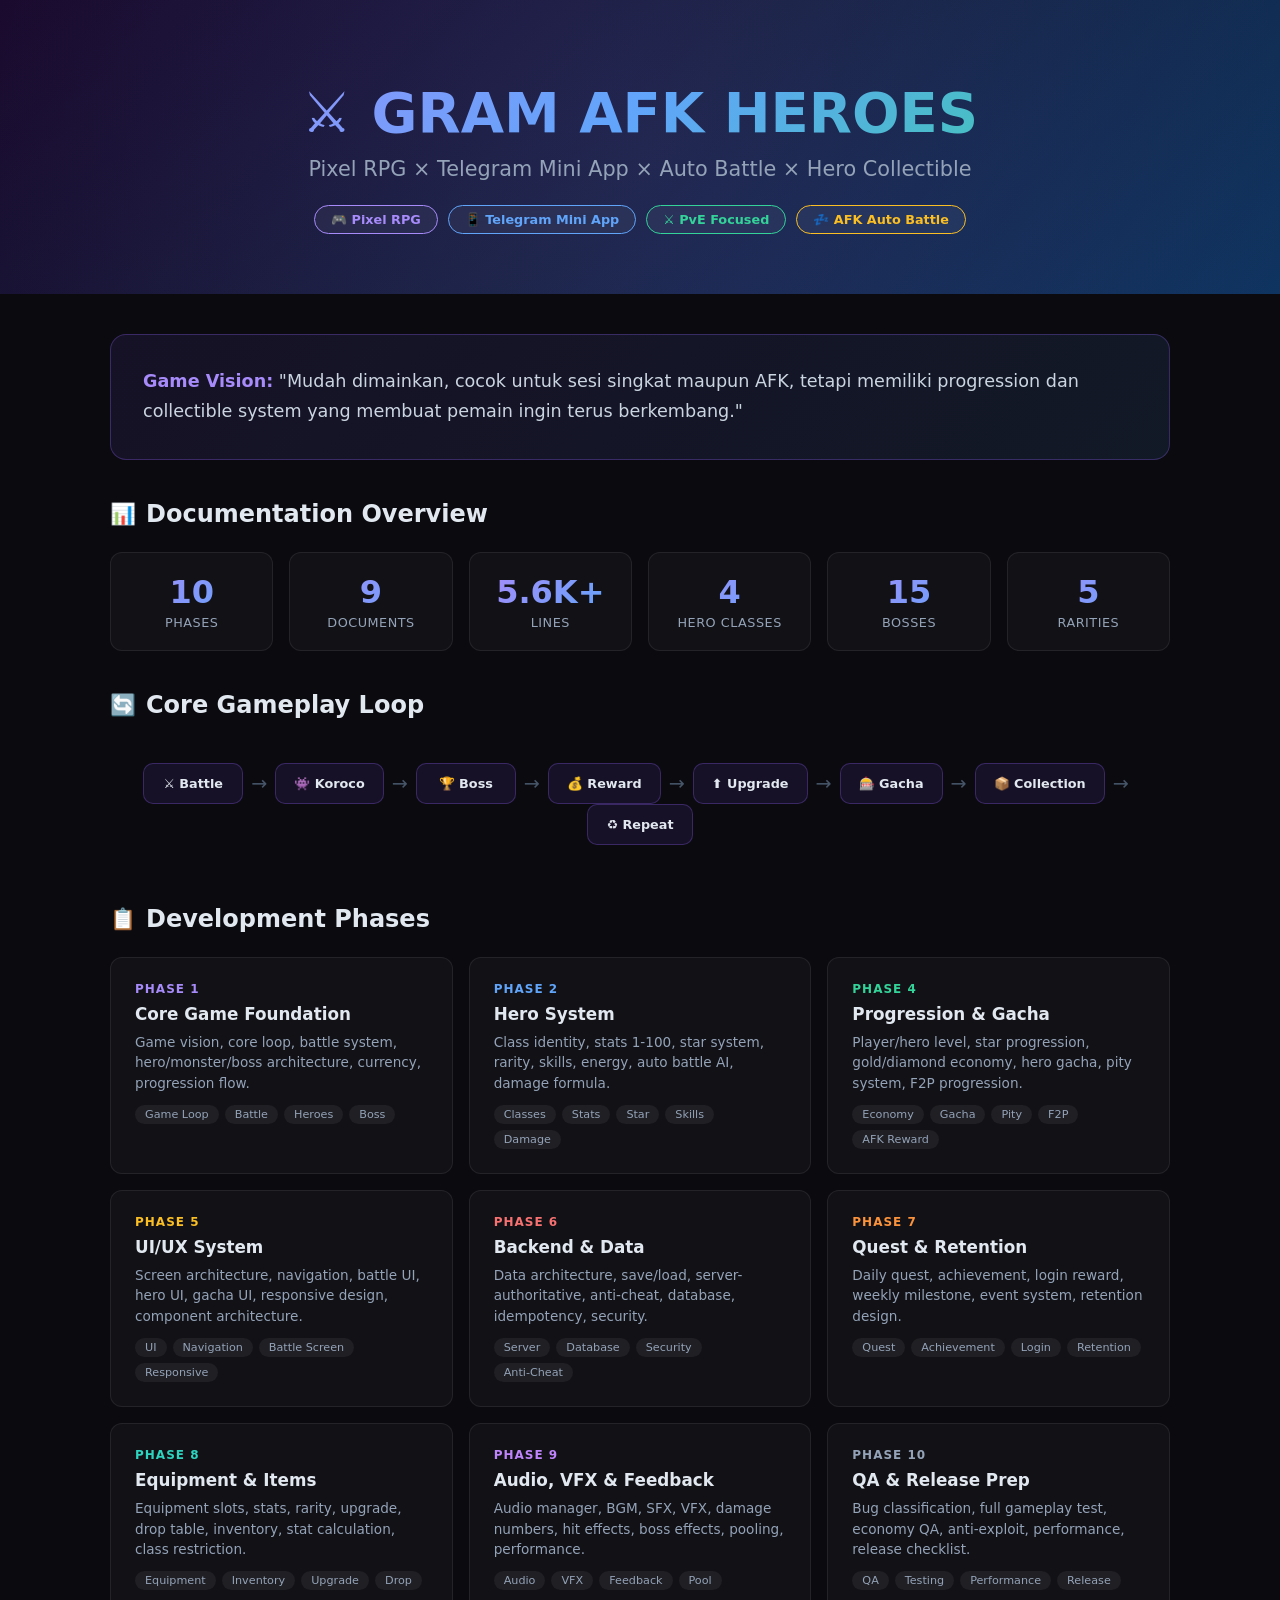
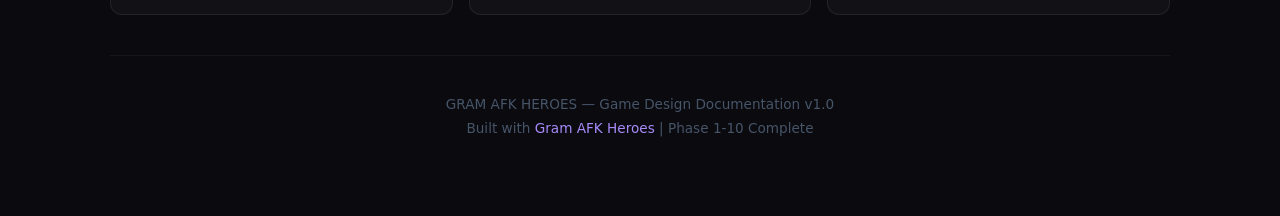
==== docs/index.html @ 6fa06f6a "Add GitHub Pages landing page" ====
<!DOCTYPE html>
<html lang="en">
<head>
  <meta charset="UTF-8">
  <meta name="viewport" content="width=device-width, initial-scale=1.0">
  <title>GRAM AFK HEROES — Game Design Documentation</title>
  <style>
    * { margin: 0; padding: 0; box-sizing: border-box; }
    body { font-family: 'Segoe UI', system-ui, -apple-system, sans-serif; background: #0a0a0f; color: #e0e0e0; min-height: 100vh; }
    
    .hero {
      background: linear-gradient(135deg, #1a0a2e 0%, #16213e 50%, #0f3460 100%);
      padding: 80px 20px 60px;
      text-align: center;
      position: relative;
      overflow: hidden;
    }
    .hero::before {
      content: '';
      position: absolute;
      top: -50%;
      left: -50%;
      width: 200%;
      height: 200%;
      background: radial-gradient(circle, rgba(139,92,246,0.1) 0%, transparent 50%);
      animation: pulse 8s ease-in-out infinite;
    }
    @keyframes pulse {
      0%, 100% { transform: scale(1); }
      50% { transform: scale(1.1); }
    }
    .hero h1 {
      font-size: clamp(2rem, 5vw, 3.5rem);
      font-weight: 800;
      background: linear-gradient(135deg, #a78bfa, #60a5fa, #34d399);
      -webkit-background-clip: text;
      -webkit-text-fill-color: transparent;
      position: relative;
      z-index: 1;
    }
    .hero .subtitle {
      font-size: clamp(1rem, 2.5vw, 1.3rem);
      color: #94a3b8;
      margin-top: 12px;
      position: relative;
      z-index: 1;
    }
    .hero .badges {
      margin-top: 24px;
      display: flex;
      justify-content: center;
      gap: 10px;
      flex-wrap: wrap;
      position: relative;
      z-index: 1;
    }
    .badge {
      padding: 6px 16px;
      border-radius: 20px;
      font-size: 0.8rem;
      font-weight: 600;
      border: 1px solid rgba(255,255,255,0.15);
      background: rgba(255,255,255,0.05);
      backdrop-filter: blur(10px);
    }
    .badge.pixel { border-color: #a78bfa; color: #a78bfa; }
    .badge.tg { border-color: #60a5fa; color: #60a5fa; }
    .badge.pve { border-color: #34d399; color: #34d399; }
    .badge.afk { border-color: #fbbf24; color: #fbbf24; }

    .container { max-width: 1100px; margin: 0 auto; padding: 40px 20px; }

    .section-title {
      font-size: 1.5rem;
      font-weight: 700;
      margin-bottom: 24px;
      color: #e2e8f0;
      display: flex;
      align-items: center;
      gap: 10px;
    }
    .section-title .icon { font-size: 1.3rem; }

    .vision-card {
      background: linear-gradient(135deg, rgba(139,92,246,0.1), rgba(96,165,250,0.1));
      border: 1px solid rgba(139,92,246,0.3);
      border-radius: 16px;
      padding: 32px;
      margin-bottom: 40px;
    }
    .vision-card p {
      font-size: 1.1rem;
      line-height: 1.7;
      color: #cbd5e1;
    }
    .vision-card strong { color: #a78bfa; }

    .stats-grid {
      display: grid;
      grid-template-columns: repeat(auto-fit, minmax(140px, 1fr));
      gap: 16px;
      margin-bottom: 40px;
    }
    .stat-card {
      background: rgba(255,255,255,0.03);
      border: 1px solid rgba(255,255,255,0.08);
      border-radius: 12px;
      padding: 20px 16px;
      text-align: center;
    }
    .stat-card .number {
      font-size: 2rem;
      font-weight: 800;
      background: linear-gradient(135deg, #a78bfa, #60a5fa);
      -webkit-background-clip: text;
      -webkit-text-fill-color: transparent;
    }
    .stat-card .label {
      font-size: 0.8rem;
      color: #94a3b8;
      margin-top: 4px;
      text-transform: uppercase;
      letter-spacing: 0.5px;
    }

    .phases-grid {
      display: grid;
      grid-template-columns: repeat(auto-fit, minmax(320px, 1fr));
      gap: 16px;
      margin-bottom: 40px;
    }
    .phase-card {
      background: rgba(255,255,255,0.03);
      border: 1px solid rgba(255,255,255,0.08);
      border-radius: 12px;
      padding: 24px;
      transition: all 0.3s ease;
      cursor: pointer;
      text-decoration: none;
      color: inherit;
      display: block;
    }
    .phase-card:hover {
      border-color: rgba(139,92,246,0.5);
      transform: translateY(-2px);
      box-shadow: 0 8px 30px rgba(139,92,246,0.15);
    }
    .phase-card .phase-num {
      font-size: 0.75rem;
      font-weight: 700;
      text-transform: uppercase;
      letter-spacing: 1px;
      margin-bottom: 8px;
    }
    .phase-card .phase-num.p1 { color: #a78bfa; }
    .phase-card .phase-num.p2 { color: #60a5fa; }
    .phase-card .phase-num.p4 { color: #34d399; }
    .phase-card .phase-num.p5 { color: #fbbf24; }
    .phase-card .phase-num.p6 { color: #f87171; }
    .phase-card .phase-num.p7 { color: #fb923c; }
    .phase-card .phase-num.p8 { color: #2dd4bf; }
    .phase-card .phase-num.p9 { color: #c084fc; }
    .phase-card .phase-num.p10 { color: #94a3b8; }
    .phase-card h3 {
      font-size: 1.05rem;
      margin-bottom: 8px;
      color: #e2e8f0;
    }
    .phase-card p {
      font-size: 0.85rem;
      color: #94a3b8;
      line-height: 1.5;
    }
    .phase-card .tags {
      margin-top: 12px;
      display: flex;
      flex-wrap: wrap;
      gap: 6px;
    }
    .phase-card .tag {
      font-size: 0.7rem;
      padding: 3px 10px;
      border-radius: 10px;
      background: rgba(255,255,255,0.06);
      color: #94a3b8;
    }

    .flow-section { margin-bottom: 40px; }
    .flow-container {
      display: flex;
      align-items: center;
      gap: 0;
      overflow-x: auto;
      padding: 20px 0;
      justify-content: center;
      flex-wrap: wrap;
    }
    .flow-node {
      background: rgba(139,92,246,0.1);
      border: 1px solid rgba(139,92,246,0.3);
      border-radius: 10px;
      padding: 12px 18px;
      text-align: center;
      min-width: 100px;
      font-size: 0.8rem;
      font-weight: 600;
      color: #e2e8f0;
    }
    .flow-arrow {
      color: #475569;
      font-size: 1.2rem;
      padding: 0 8px;
    }

    .footer {
      text-align: center;
      padding: 40px 20px;
      border-top: 1px solid rgba(255,255,255,0.05);
      color: #475569;
      font-size: 0.85rem;
    }
    .footer a { color: #a78bfa; text-decoration: none; }
  </style>
</head>
<body>

  <div class="hero">
    <h1>⚔️ GRAM AFK HEROES</h1>
    <p class="subtitle">Pixel RPG × Telegram Mini App × Auto Battle × Hero Collectible</p>
    <div class="badges">
      <span class="badge pixel">🎮 Pixel RPG</span>
      <span class="badge tg">📱 Telegram Mini App</span>
      <span class="badge pve">⚔️ PvE Focused</span>
      <span class="badge afk">💤 AFK Auto Battle</span>
    </div>
  </div>

  <div class="container">

    <!-- Vision -->
    <div class="vision-card">
      <p><strong>Game Vision:</strong> "Mudah dimainkan, cocok untuk sesi singkat maupun AFK, tetapi memiliki progression dan collectible system yang membuat pemain ingin terus berkembang."</p>
    </div>

    <!-- Stats -->
    <div class="section-title"><span class="icon">📊</span> Documentation Overview</div>
    <div class="stats-grid">
      <div class="stat-card"><div class="number">10</div><div class="label">Phases</div></div>
      <div class="stat-card"><div class="number">9</div><div class="label">Documents</div></div>
      <div class="stat-card"><div class="number">5.6K+</div><div class="label">Lines</div></div>
      <div class="stat-card"><div class="number">4</div><div class="label">Hero Classes</div></div>
      <div class="stat-card"><div class="number">15</div><div class="label">Bosses</div></div>
      <div class="stat-card"><div class="number">5</div><div class="label">Rarities</div></div>
    </div>

    <!-- Core Loop -->
    <div class="flow-section">
      <div class="section-title"><span class="icon">🔄</span> Core Gameplay Loop</div>
      <div class="flow-container">
        <div class="flow-node">⚔️ Battle</div>
        <span class="flow-arrow">→</span>
        <div class="flow-node">👾 Koroco</div>
        <span class="flow-arrow">→</span>
        <div class="flow-node">🏆 Boss</div>
        <span class="flow-arrow">→</span>
        <div class="flow-node">💰 Reward</div>
        <span class="flow-arrow">→</span>
        <div class="flow-node">⬆️ Upgrade</div>
        <span class="flow-arrow">→</span>
        <div class="flow-node">🎰 Gacha</div>
        <span class="flow-arrow">→</span>
        <div class="flow-node">📦 Collection</div>
        <span class="flow-arrow">→</span>
        <div class="flow-node">♻️ Repeat</div>
      </div>
    </div>

    <!-- Phases -->
    <div class="section-title"><span class="icon">📋</span> Development Phases</div>
    <div class="phases-grid">

      <a class="phase-card" href="../GRAM_AFK_HEROES_CORE_GAME_FOUNDATION.md" target="_blank">
        <div class="phase-num p1">Phase 1</div>
        <h3>Core Game Foundation</h3>
        <p>Game vision, core loop, battle system, hero/monster/boss architecture, currency, progression flow.</p>
        <div class="tags"><span class="tag">Game Loop</span><span class="tag">Battle</span><span class="tag">Heroes</span><span class="tag">Boss</span></div>
      </a>

      <a class="phase-card" href="../GRAM_AFK_HEROES_HERO_SYSTEM_V1.md" target="_blank">
        <div class="phase-num p2">Phase 2</div>
        <h3>Hero System</h3>
        <p>Class identity, stats 1-100, star system, rarity, skills, energy, auto battle AI, damage formula.</p>
        <div class="tags"><span class="tag">Classes</span><span class="tag">Stats</span><span class="tag">Star</span><span class="tag">Skills</span><span class="tag">Damage</span></div>
      </a>

      <a class="phase-card" href="../GRAM_AFK_HEROES_PROGRESSION_GACHA_SYSTEM_V1.md" target="_blank">
        <div class="phase-num p4">Phase 4</div>
        <h3>Progression & Gacha</h3>
        <p>Player/hero level, star progression, gold/diamond economy, hero gacha, pity system, F2P progression.</p>
        <div class="tags"><span class="tag">Economy</span><span class="tag">Gacha</span><span class="tag">Pity</span><span class="tag">F2P</span><span class="tag">AFK Reward</span></div>
      </a>

      <a class="phase-card" href="../GRAM_AFK_HEROES_UI_UX_SYSTEM_V1.md" target="_blank">
        <div class="phase-num p5">Phase 5</div>
        <h3>UI/UX System</h3>
        <p>Screen architecture, navigation, battle UI, hero UI, gacha UI, responsive design, component architecture.</p>
        <div class="tags"><span class="tag">UI</span><span class="tag">Navigation</span><span class="tag">Battle Screen</span><span class="tag">Responsive</span></div>
      </a>

      <a class="phase-card" href="../GRAM_AFK_HEROES_BACKEND_DATA_ARCHITECTURE_V1.md" target="_blank">
        <div class="phase-num p6">Phase 6</div>
        <h3>Backend & Data</h3>
        <p>Data architecture, save/load, server-authoritative, anti-cheat, database, idempotency, security.</p>
        <div class="tags"><span class="tag">Server</span><span class="tag">Database</span><span class="tag">Security</span><span class="tag">Anti-Cheat</span></div>
      </a>

      <a class="phase-card" href="../GRAM_AFK_HEROES_QUEST_RETENTION_SYSTEM_V1.md" target="_blank">
        <div class="phase-num p7">Phase 7</div>
        <h3>Quest & Retention</h3>
        <p>Daily quest, achievement, login reward, weekly milestone, event system, retention design.</p>
        <div class="tags"><span class="tag">Quest</span><span class="tag">Achievement</span><span class="tag">Login</span><span class="tag">Retention</span></div>
      </a>

      <a class="phase-card" href="../GRAM_AFK_HEROES_EQUIPMENT_ITEM_SYSTEM_V1.md" target="_blank">
        <div class="phase-num p8">Phase 8</div>
        <h3>Equipment & Items</h3>
        <p>Equipment slots, stats, rarity, upgrade, drop table, inventory, stat calculation, class restriction.</p>
        <div class="tags"><span class="tag">Equipment</span><span class="tag">Inventory</span><span class="tag">Upgrade</span><span class="tag">Drop</span></div>
      </a>

      <a class="phase-card" href="../GRAM_AFK_HEROES_AUDIO_VFX_FEEDBACK_SYSTEM_V1.md" target="_blank">
        <div class="phase-num p9">Phase 9</div>
        <h3>Audio, VFX & Feedback</h3>
        <p>Audio manager, BGM, SFX, VFX, damage numbers, hit effects, boss effects, pooling, performance.</p>
        <div class="tags"><span class="tag">Audio</span><span class="tag">VFX</span><span class="tag">Feedback</span><span class="tag">Pool</span></div>
      </a>

      <a class="phase-card" href="../GRAM_AFK_HEROES_QA_POLISH_RELEASE_V1.md" target="_blank">
        <div class="phase-num p10">Phase 10</div>
        <h3>QA & Release Prep</h3>
        <p>Bug classification, full gameplay test, economy QA, anti-exploit, performance, release checklist.</p>
        <div class="tags"><span class="tag">QA</span><span class="tag">Testing</span><span class="tag">Performance</span><span class="tag">Release</span></div>
      </a>

    </div>

    <!-- Footer -->
    <div class="footer">
      <p>GRAM AFK HEROES — Game Design Documentation v1.0</p>
      <p style="margin-top: 8px;">Built with <a href="https://github.com/RGKUN/GRAM-HERO">Gram AFK Heroes</a> | Phase 1-10 Complete</p>
    </div>

  </div>

</body>
</html>
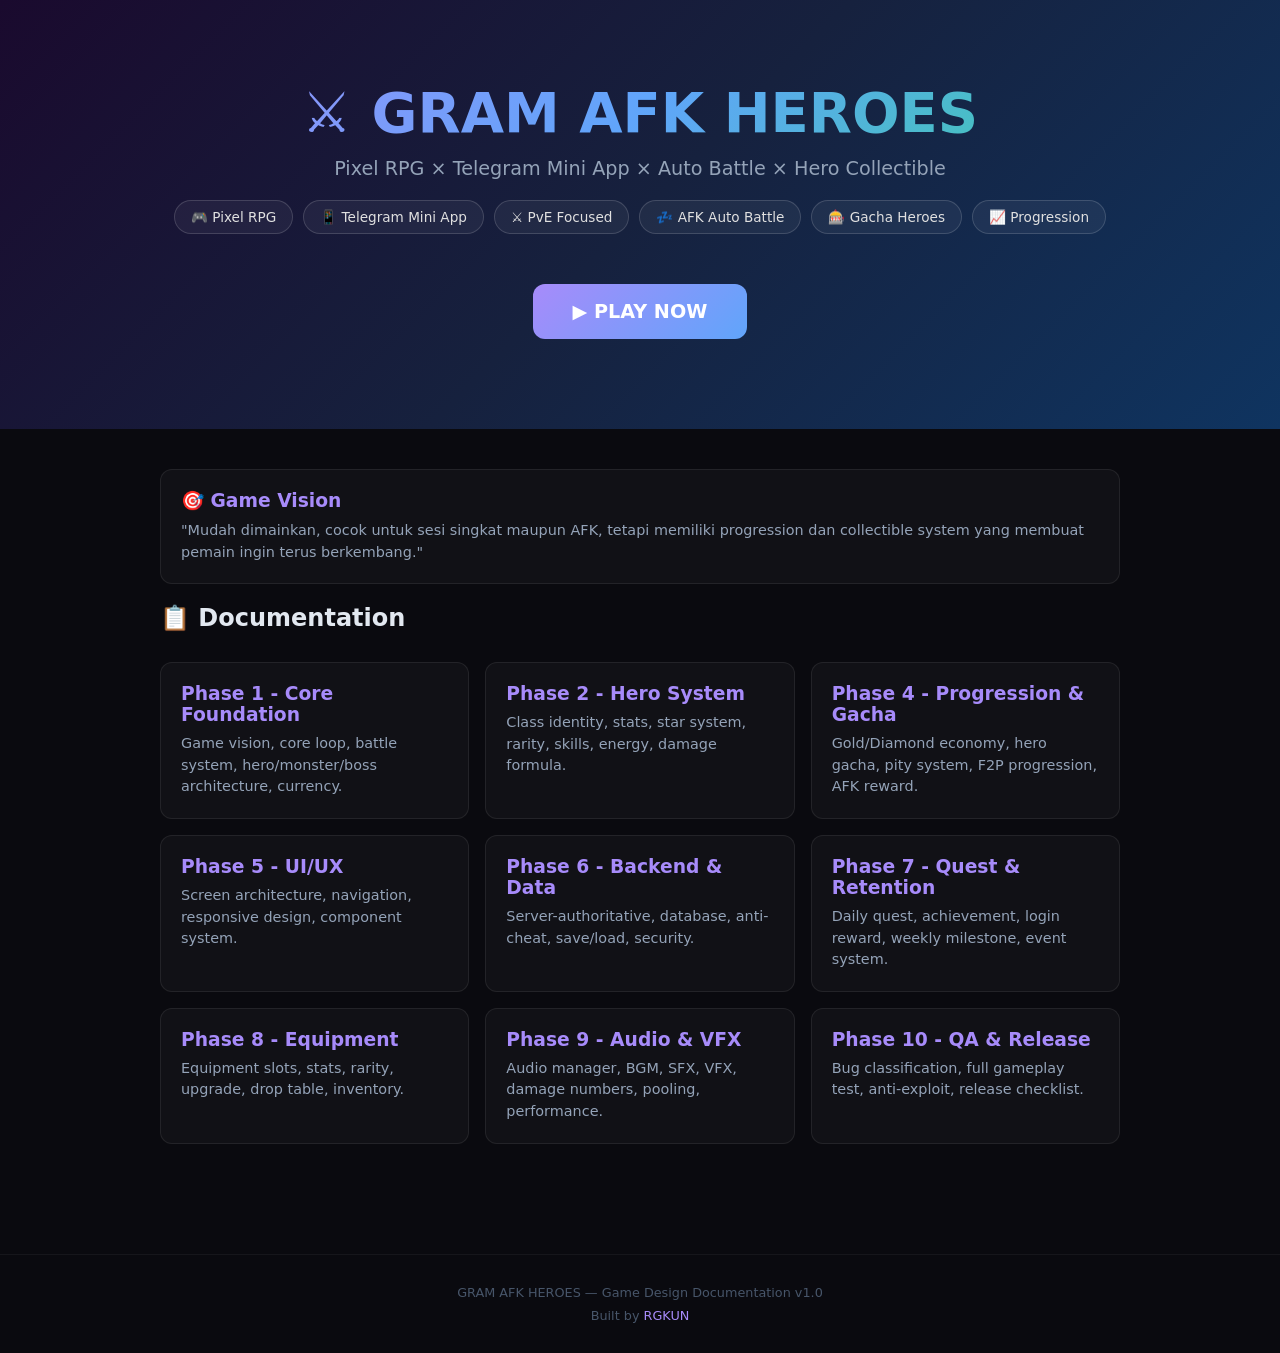
==== commit 579aed5d: "Add playable game - Battle, Gacha, Heroes, Quests, Equipment placeholder" ====
--- a/docs/index.html
+++ b/docs/index.html
@@ -3,354 +3,61 @@
 <head>
   <meta charset="UTF-8">
   <meta name="viewport" content="width=device-width, initial-scale=1.0">
-  <title>GRAM AFK HEROES — Game Design Documentation</title>
+  <title>GRAM AFK HEROES</title>
   <style>
-    * { margin: 0; padding: 0; box-sizing: border-box; }
-    body { font-family: 'Segoe UI', system-ui, -apple-system, sans-serif; background: #0a0a0f; color: #e0e0e0; min-height: 100vh; }
-    
-    .hero {
-      background: linear-gradient(135deg, #1a0a2e 0%, #16213e 50%, #0f3460 100%);
-      padding: 80px 20px 60px;
-      text-align: center;
-      position: relative;
-      overflow: hidden;
-    }
-    .hero::before {
-      content: '';
-      position: absolute;
-      top: -50%;
-      left: -50%;
-      width: 200%;
-      height: 200%;
-      background: radial-gradient(circle, rgba(139,92,246,0.1) 0%, transparent 50%);
-      animation: pulse 8s ease-in-out infinite;
-    }
-    @keyframes pulse {
-      0%, 100% { transform: scale(1); }
-      50% { transform: scale(1.1); }
-    }
-    .hero h1 {
-      font-size: clamp(2rem, 5vw, 3.5rem);
-      font-weight: 800;
-      background: linear-gradient(135deg, #a78bfa, #60a5fa, #34d399);
-      -webkit-background-clip: text;
-      -webkit-text-fill-color: transparent;
-      position: relative;
-      z-index: 1;
-    }
-    .hero .subtitle {
-      font-size: clamp(1rem, 2.5vw, 1.3rem);
-      color: #94a3b8;
-      margin-top: 12px;
-      position: relative;
-      z-index: 1;
-    }
-    .hero .badges {
-      margin-top: 24px;
-      display: flex;
-      justify-content: center;
-      gap: 10px;
-      flex-wrap: wrap;
-      position: relative;
-      z-index: 1;
-    }
-    .badge {
-      padding: 6px 16px;
-      border-radius: 20px;
-      font-size: 0.8rem;
-      font-weight: 600;
-      border: 1px solid rgba(255,255,255,0.15);
-      background: rgba(255,255,255,0.05);
-      backdrop-filter: blur(10px);
-    }
-    .badge.pixel { border-color: #a78bfa; color: #a78bfa; }
-    .badge.tg { border-color: #60a5fa; color: #60a5fa; }
-    .badge.pve { border-color: #34d399; color: #34d399; }
-    .badge.afk { border-color: #fbbf24; color: #fbbf24; }
-
-    .container { max-width: 1100px; margin: 0 auto; padding: 40px 20px; }
-
-    .section-title {
-      font-size: 1.5rem;
-      font-weight: 700;
-      margin-bottom: 24px;
-      color: #e2e8f0;
-      display: flex;
-      align-items: center;
-      gap: 10px;
-    }
-    .section-title .icon { font-size: 1.3rem; }
-
-    .vision-card {
-      background: linear-gradient(135deg, rgba(139,92,246,0.1), rgba(96,165,250,0.1));
-      border: 1px solid rgba(139,92,246,0.3);
-      border-radius: 16px;
-      padding: 32px;
-      margin-bottom: 40px;
-    }
-    .vision-card p {
-      font-size: 1.1rem;
-      line-height: 1.7;
-      color: #cbd5e1;
-    }
-    .vision-card strong { color: #a78bfa; }
-
-    .stats-grid {
-      display: grid;
-      grid-template-columns: repeat(auto-fit, minmax(140px, 1fr));
-      gap: 16px;
-      margin-bottom: 40px;
-    }
-    .stat-card {
-      background: rgba(255,255,255,0.03);
-      border: 1px solid rgba(255,255,255,0.08);
-      border-radius: 12px;
-      padding: 20px 16px;
-      text-align: center;
-    }
-    .stat-card .number {
-      font-size: 2rem;
-      font-weight: 800;
-      background: linear-gradient(135deg, #a78bfa, #60a5fa);
-      -webkit-background-clip: text;
-      -webkit-text-fill-color: transparent;
-    }
-    .stat-card .label {
-      font-size: 0.8rem;
-      color: #94a3b8;
-      margin-top: 4px;
-      text-transform: uppercase;
-      letter-spacing: 0.5px;
-    }
-
-    .phases-grid {
-      display: grid;
-      grid-template-columns: repeat(auto-fit, minmax(320px, 1fr));
-      gap: 16px;
-      margin-bottom: 40px;
-    }
-    .phase-card {
-      background: rgba(255,255,255,0.03);
-      border: 1px solid rgba(255,255,255,0.08);
-      border-radius: 12px;
-      padding: 24px;
-      transition: all 0.3s ease;
-      cursor: pointer;
-      text-decoration: none;
-      color: inherit;
-      display: block;
-    }
-    .phase-card:hover {
-      border-color: rgba(139,92,246,0.5);
-      transform: translateY(-2px);
-      box-shadow: 0 8px 30px rgba(139,92,246,0.15);
-    }
-    .phase-card .phase-num {
-      font-size: 0.75rem;
-      font-weight: 700;
-      text-transform: uppercase;
-      letter-spacing: 1px;
-      margin-bottom: 8px;
-    }
-    .phase-card .phase-num.p1 { color: #a78bfa; }
-    .phase-card .phase-num.p2 { color: #60a5fa; }
-    .phase-card .phase-num.p4 { color: #34d399; }
-    .phase-card .phase-num.p5 { color: #fbbf24; }
-    .phase-card .phase-num.p6 { color: #f87171; }
-    .phase-card .phase-num.p7 { color: #fb923c; }
-    .phase-card .phase-num.p8 { color: #2dd4bf; }
-    .phase-card .phase-num.p9 { color: #c084fc; }
-    .phase-card .phase-num.p10 { color: #94a3b8; }
-    .phase-card h3 {
-      font-size: 1.05rem;
-      margin-bottom: 8px;
-      color: #e2e8f0;
-    }
-    .phase-card p {
-      font-size: 0.85rem;
-      color: #94a3b8;
-      line-height: 1.5;
-    }
-    .phase-card .tags {
-      margin-top: 12px;
-      display: flex;
-      flex-wrap: wrap;
-      gap: 6px;
-    }
-    .phase-card .tag {
-      font-size: 0.7rem;
-      padding: 3px 10px;
-      border-radius: 10px;
-      background: rgba(255,255,255,0.06);
-      color: #94a3b8;
-    }
-
-    .flow-section { margin-bottom: 40px; }
-    .flow-container {
-      display: flex;
-      align-items: center;
-      gap: 0;
-      overflow-x: auto;
-      padding: 20px 0;
-      justify-content: center;
-      flex-wrap: wrap;
-    }
-    .flow-node {
-      background: rgba(139,92,246,0.1);
-      border: 1px solid rgba(139,92,246,0.3);
-      border-radius: 10px;
-      padding: 12px 18px;
-      text-align: center;
-      min-width: 100px;
-      font-size: 0.8rem;
-      font-weight: 600;
-      color: #e2e8f0;
-    }
-    .flow-arrow {
-      color: #475569;
-      font-size: 1.2rem;
-      padding: 0 8px;
-    }
-
-    .footer {
-      text-align: center;
-      padding: 40px 20px;
-      border-top: 1px solid rgba(255,255,255,0.05);
-      color: #475569;
-      font-size: 0.85rem;
-    }
-    .footer a { color: #a78bfa; text-decoration: none; }
+    *{margin:0;padding:0;box-sizing:border-box}
+    body{font-family:'Segoe UI',system-ui,sans-serif;background:#0a0a0f;color:#e0e0e0;min-height:100vh}
+    .hero{background:linear-gradient(135deg,#1a0a2e,#16213e,#0f3460);padding:80px 20px 60px;text-align:center}
+    .hero h1{font-size:clamp(2rem,5vw,3.5rem);font-weight:800;background:linear-gradient(135deg,#a78bfa,#60a5fa,#34d399);-webkit-background-clip:text;-webkit-text-fill-color:transparent}
+    .hero .sub{font-size:1.2rem;color:#94a3b8;margin-top:12px}
+    .container{max-width:1000px;margin:0 auto;padding:40px 20px}
+    .play-btn{display:inline-block;margin:30px 0;padding:16px 40px;background:linear-gradient(135deg,#a78bfa,#60a5fa);color:#fff;font-size:1.2rem;font-weight:700;border-radius:12px;text-decoration:none;transition:transform .2s}
+    .play-btn:hover{transform:scale(1.05)}
+    .grid{display:grid;grid-template-columns:repeat(auto-fit,minmax(280px,1fr));gap:16px;margin:30px 0}
+    .card{background:rgba(255,255,255,.03);border:1px solid rgba(255,255,255,.08);border-radius:12px;padding:20px}
+    .card h3{color:#a78bfa;margin-bottom:8px}
+    .card p{color:#94a3b8;font-size:.9rem;line-height:1.5}
+    .features{display:flex;flex-wrap:wrap;gap:10px;justify-content:center;margin:20px 0}
+    .feat{padding:8px 16px;border-radius:20px;font-size:.85rem;border:1px solid rgba(255,255,255,.15);background:rgba(255,255,255,.05)}
+    .footer{text-align:center;padding:30px;color:#475569;font-size:.8rem;border-top:1px solid rgba(255,255,255,.05);margin-top:40px}
+    .footer a{color:#a78bfa;text-decoration:none}
   </style>
 </head>
 <body>
-
   <div class="hero">
     <h1>⚔️ GRAM AFK HEROES</h1>
-    <p class="subtitle">Pixel RPG × Telegram Mini App × Auto Battle × Hero Collectible</p>
-    <div class="badges">
-      <span class="badge pixel">🎮 Pixel RPG</span>
-      <span class="badge tg">📱 Telegram Mini App</span>
-      <span class="badge pve">⚔️ PvE Focused</span>
-      <span class="badge afk">💤 AFK Auto Battle</span>
+    <p class="sub">Pixel RPG × Telegram Mini App × Auto Battle × Hero Collectible</p>
+    <div class="features">
+      <span class="feat">🎮 Pixel RPG</span>
+      <span class="feat">📱 Telegram Mini App</span>
+      <span class="feat">⚔️ PvE Focused</span>
+      <span class="feat">💤 AFK Auto Battle</span>
+      <span class="feat">🎰 Gacha Heroes</span>
+      <span class="feat">📈 Progression</span>
+    </div>
+    <a href="game/" class="play-btn">▶ PLAY NOW</a>
+  </div>
+  <div class="container">
+    <div class="card">
+      <h3>🎯 Game Vision</h3>
+      <p>"Mudah dimainkan, cocok untuk sesi singkat maupun AFK, tetapi memiliki progression dan collectible system yang membuat pemain ingin terus berkembang."</p>
+    </div>
+    <h2 style="color:#e2e8f0;margin:20px 0 10px">📋 Documentation</h2>
+    <div class="grid">
+      <div class="card"><h3>Phase 1 - Core Foundation</h3><p>Game vision, core loop, battle system, hero/monster/boss architecture, currency.</p></div>
+      <div class="card"><h3>Phase 2 - Hero System</h3><p>Class identity, stats, star system, rarity, skills, energy, damage formula.</p></div>
+      <div class="card"><h3>Phase 4 - Progression & Gacha</h3><p>Gold/Diamond economy, hero gacha, pity system, F2P progression, AFK reward.</p></div>
+      <div class="card"><h3>Phase 5 - UI/UX</h3><p>Screen architecture, navigation, responsive design, component system.</p></div>
+      <div class="card"><h3>Phase 6 - Backend & Data</h3><p>Server-authoritative, database, anti-cheat, save/load, security.</p></div>
+      <div class="card"><h3>Phase 7 - Quest & Retention</h3><p>Daily quest, achievement, login reward, weekly milestone, event system.</p></div>
+      <div class="card"><h3>Phase 8 - Equipment</h3><p>Equipment slots, stats, rarity, upgrade, drop table, inventory.</p></div>
+      <div class="card"><h3>Phase 9 - Audio & VFX</h3><p>Audio manager, BGM, SFX, VFX, damage numbers, pooling, performance.</p></div>
+      <div class="card"><h3>Phase 10 - QA & Release</h3><p>Bug classification, full gameplay test, anti-exploit, release checklist.</p></div>
     </div>
   </div>
-
-  <div class="container">
-
-    <!-- Vision -->
-    <div class="vision-card">
-      <p><strong>Game Vision:</strong> "Mudah dimainkan, cocok untuk sesi singkat maupun AFK, tetapi memiliki progression dan collectible system yang membuat pemain ingin terus berkembang."</p>
-    </div>
-
-    <!-- Stats -->
-    <div class="section-title"><span class="icon">📊</span> Documentation Overview</div>
-    <div class="stats-grid">
-      <div class="stat-card"><div class="number">10</div><div class="label">Phases</div></div>
-      <div class="stat-card"><div class="number">9</div><div class="label">Documents</div></div>
-      <div class="stat-card"><div class="number">5.6K+</div><div class="label">Lines</div></div>
-      <div class="stat-card"><div class="number">4</div><div class="label">Hero Classes</div></div>
-      <div class="stat-card"><div class="number">15</div><div class="label">Bosses</div></div>
-      <div class="stat-card"><div class="number">5</div><div class="label">Rarities</div></div>
-    </div>
-
-    <!-- Core Loop -->
-    <div class="flow-section">
-      <div class="section-title"><span class="icon">🔄</span> Core Gameplay Loop</div>
-      <div class="flow-container">
-        <div class="flow-node">⚔️ Battle</div>
-        <span class="flow-arrow">→</span>
-        <div class="flow-node">👾 Koroco</div>
-        <span class="flow-arrow">→</span>
-        <div class="flow-node">🏆 Boss</div>
-        <span class="flow-arrow">→</span>
-        <div class="flow-node">💰 Reward</div>
-        <span class="flow-arrow">→</span>
-        <div class="flow-node">⬆️ Upgrade</div>
-        <span class="flow-arrow">→</span>
-        <div class="flow-node">🎰 Gacha</div>
-        <span class="flow-arrow">→</span>
-        <div class="flow-node">📦 Collection</div>
-        <span class="flow-arrow">→</span>
-        <div class="flow-node">♻️ Repeat</div>
-      </div>
-    </div>
-
-    <!-- Phases -->
-    <div class="section-title"><span class="icon">📋</span> Development Phases</div>
-    <div class="phases-grid">
-
-      <a class="phase-card" href="../GRAM_AFK_HEROES_CORE_GAME_FOUNDATION.md" target="_blank">
-        <div class="phase-num p1">Phase 1</div>
-        <h3>Core Game Foundation</h3>
-        <p>Game vision, core loop, battle system, hero/monster/boss architecture, currency, progression flow.</p>
-        <div class="tags"><span class="tag">Game Loop</span><span class="tag">Battle</span><span class="tag">Heroes</span><span class="tag">Boss</span></div>
-      </a>
-
-      <a class="phase-card" href="../GRAM_AFK_HEROES_HERO_SYSTEM_V1.md" target="_blank">
-        <div class="phase-num p2">Phase 2</div>
-        <h3>Hero System</h3>
-        <p>Class identity, stats 1-100, star system, rarity, skills, energy, auto battle AI, damage formula.</p>
-        <div class="tags"><span class="tag">Classes</span><span class="tag">Stats</span><span class="tag">Star</span><span class="tag">Skills</span><span class="tag">Damage</span></div>
-      </a>
-
-      <a class="phase-card" href="../GRAM_AFK_HEROES_PROGRESSION_GACHA_SYSTEM_V1.md" target="_blank">
-        <div class="phase-num p4">Phase 4</div>
-        <h3>Progression & Gacha</h3>
-        <p>Player/hero level, star progression, gold/diamond economy, hero gacha, pity system, F2P progression.</p>
-        <div class="tags"><span class="tag">Economy</span><span class="tag">Gacha</span><span class="tag">Pity</span><span class="tag">F2P</span><span class="tag">AFK Reward</span></div>
-      </a>
-
-      <a class="phase-card" href="../GRAM_AFK_HEROES_UI_UX_SYSTEM_V1.md" target="_blank">
-        <div class="phase-num p5">Phase 5</div>
-        <h3>UI/UX System</h3>
-        <p>Screen architecture, navigation, battle UI, hero UI, gacha UI, responsive design, component architecture.</p>
-        <div class="tags"><span class="tag">UI</span><span class="tag">Navigation</span><span class="tag">Battle Screen</span><span class="tag">Responsive</span></div>
-      </a>
-
-      <a class="phase-card" href="../GRAM_AFK_HEROES_BACKEND_DATA_ARCHITECTURE_V1.md" target="_blank">
-        <div class="phase-num p6">Phase 6</div>
-        <h3>Backend & Data</h3>
-        <p>Data architecture, save/load, server-authoritative, anti-cheat, database, idempotency, security.</p>
-        <div class="tags"><span class="tag">Server</span><span class="tag">Database</span><span class="tag">Security</span><span class="tag">Anti-Cheat</span></div>
-      </a>
-
-      <a class="phase-card" href="../GRAM_AFK_HEROES_QUEST_RETENTION_SYSTEM_V1.md" target="_blank">
-        <div class="phase-num p7">Phase 7</div>
-        <h3>Quest & Retention</h3>
-        <p>Daily quest, achievement, login reward, weekly milestone, event system, retention design.</p>
-        <div class="tags"><span class="tag">Quest</span><span class="tag">Achievement</span><span class="tag">Login</span><span class="tag">Retention</span></div>
-      </a>
-
-      <a class="phase-card" href="../GRAM_AFK_HEROES_EQUIPMENT_ITEM_SYSTEM_V1.md" target="_blank">
-        <div class="phase-num p8">Phase 8</div>
-        <h3>Equipment & Items</h3>
-        <p>Equipment slots, stats, rarity, upgrade, drop table, inventory, stat calculation, class restriction.</p>
-        <div class="tags"><span class="tag">Equipment</span><span class="tag">Inventory</span><span class="tag">Upgrade</span><span class="tag">Drop</span></div>
-      </a>
-
-      <a class="phase-card" href="../GRAM_AFK_HEROES_AUDIO_VFX_FEEDBACK_SYSTEM_V1.md" target="_blank">
-        <div class="phase-num p9">Phase 9</div>
-        <h3>Audio, VFX & Feedback</h3>
-        <p>Audio manager, BGM, SFX, VFX, damage numbers, hit effects, boss effects, pooling, performance.</p>
-        <div class="tags"><span class="tag">Audio</span><span class="tag">VFX</span><span class="tag">Feedback</span><span class="tag">Pool</span></div>
-      </a>
-
-      <a class="phase-card" href="../GRAM_AFK_HEROES_QA_POLISH_RELEASE_V1.md" target="_blank">
-        <div class="phase-num p10">Phase 10</div>
-        <h3>QA & Release Prep</h3>
-        <p>Bug classification, full gameplay test, economy QA, anti-exploit, performance, release checklist.</p>
-        <div class="tags"><span class="tag">QA</span><span class="tag">Testing</span><span class="tag">Performance</span><span class="tag">Release</span></div>
-      </a>
-
-    </div>
-
-    <!-- Footer -->
-    <div class="footer">
-      <p>GRAM AFK HEROES — Game Design Documentation v1.0</p>
-      <p style="margin-top: 8px;">Built with <a href="https://github.com/RGKUN/GRAM-HERO">Gram AFK Heroes</a> | Phase 1-10 Complete</p>
-    </div>
-
+  <div class="footer">
+    <p>GRAM AFK HEROES — Game Design Documentation v1.0</p>
+    <p style="margin-top:8px">Built by <a href="https://github.com/RGKUN">RGKUN</a></p>
   </div>
-
 </body>
 </html>
